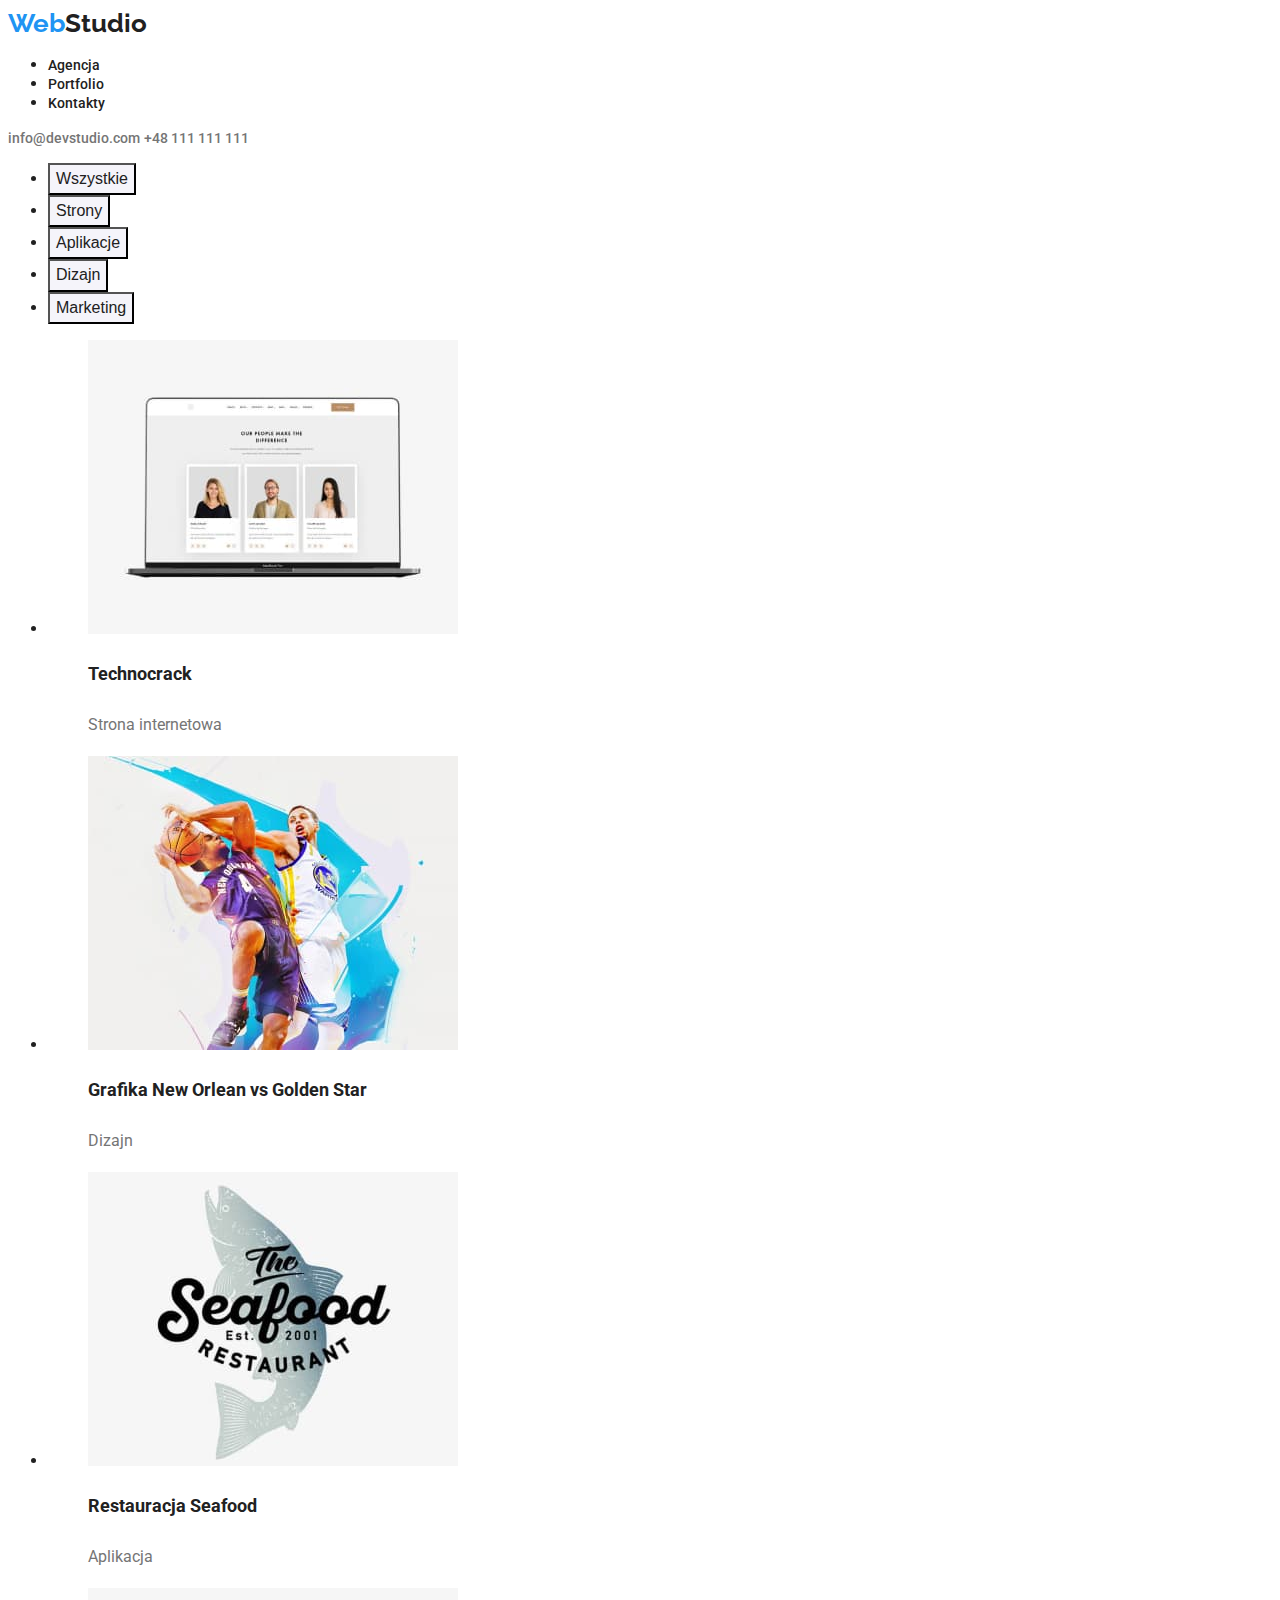
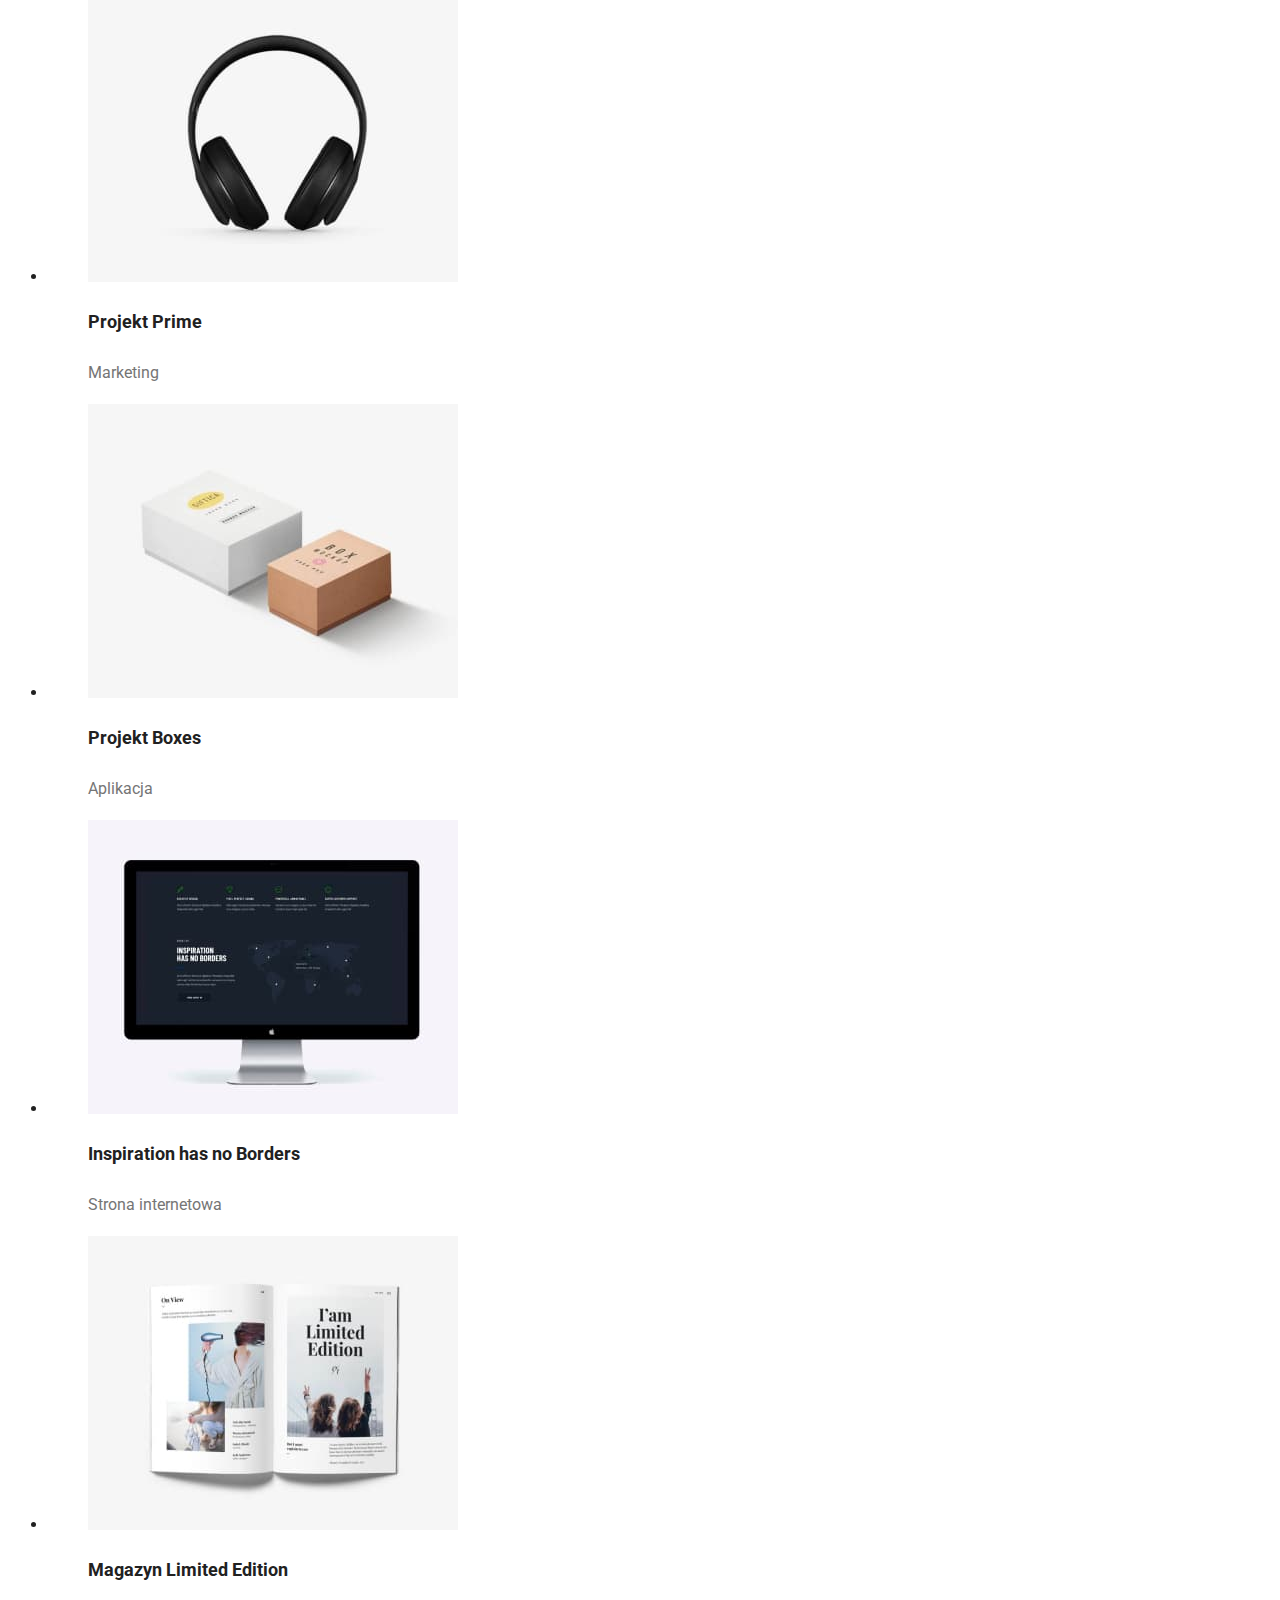
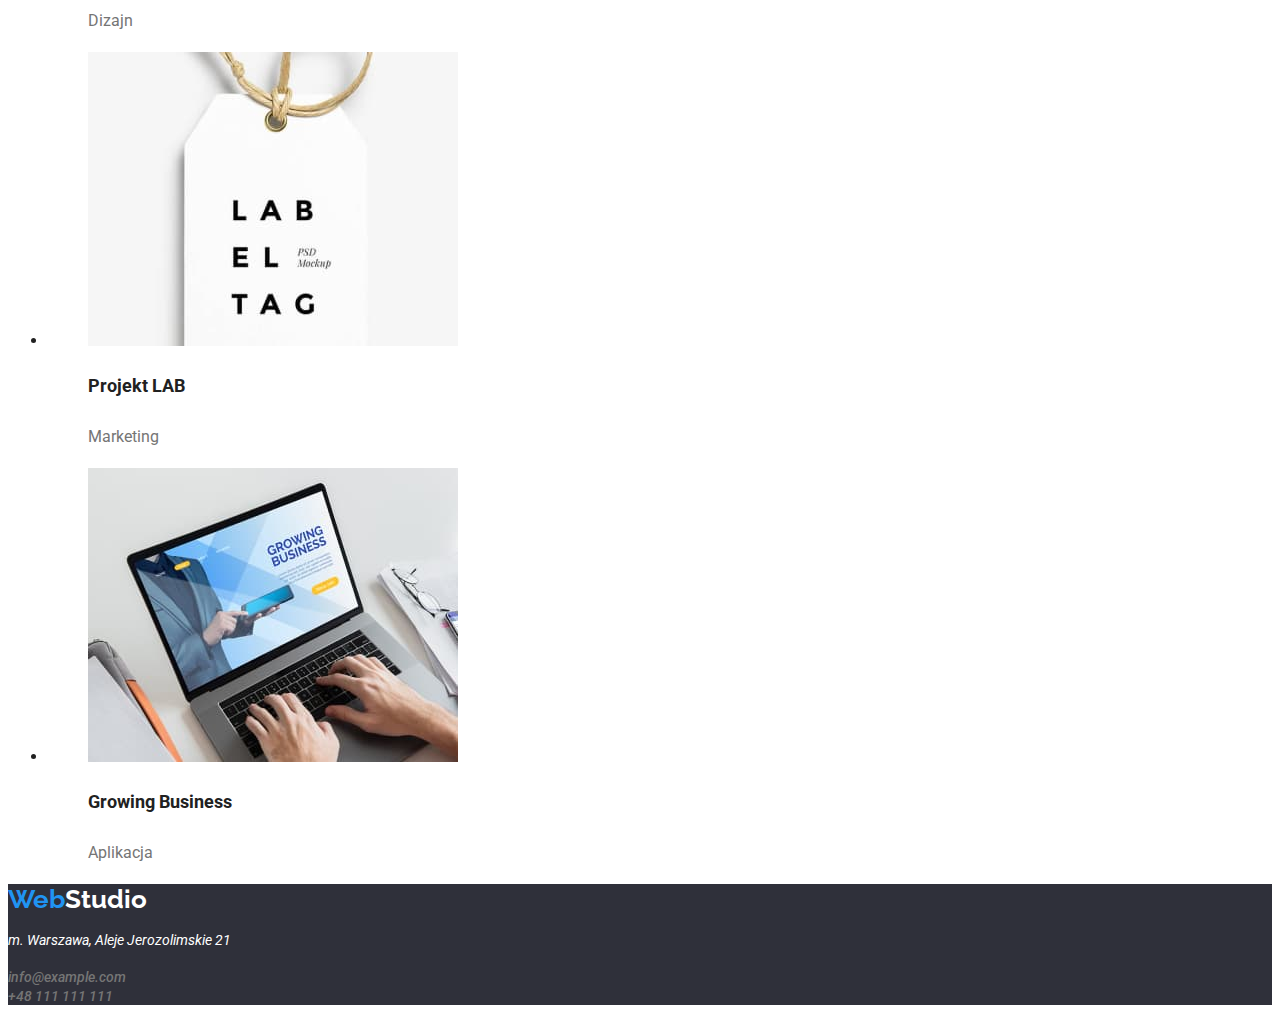
==== portfolio.html @ b7e65efa "homework 3" ====
<!DOCTYPE html>
<html lang="en">
  <head>
    <meta charset="UTF-8" />
    <meta http-equiv="X-UA-Compatible" content="IE=edge" />
    <meta name="viewport" content="width=device-width, initial-scale=1.0" />
    <title>Homework 2 - Portfolio</title>
    <link rel="preconnect" href="https://fonts.googleapis.com" />
    <link rel="preconnect" href="https://fonts.gstatic.com" crossorigin />
    <link
      href="https://fonts.googleapis.com/css2?family=Raleway:wght@700&family=Roboto:wght@400;500;700;900&display=swap"
      rel="stylesheet"
    />
    <link rel="stylesheet" href="./css/styles.css" />
  </head>
  <body>
    <header class="menu">
      <a href="index.html" class="menu-logo-top"
        ><span class="menu-logo">Web</span>Studio</a
      >
      <nav>
        <ul>
          <li><a href="index.html" class="navigation-link">Agencja</a></li>
          <li>
            <a href="portfolio.html" class="navigation-link">Portfolio</a>
          </li>
          <li><a href="kontakty" class="navigation-link">Kontakty</a></li>
        </ul>
      </nav>
      <a href="mailto:info@devstudio.com" class="mail">info@devstudio.com</a>
      <a href="tel:+48111111111" class="tel">+48 111 111 111</a>
    </header>
    <main>
      <section>
        <ul>
          <li>
            <button type="button" class="project-button">Wszystkie</button>
          </li>
          <li><button type="button" class="project-button">Strony</button></li>
          <li>
            <button type="button" class="project-button">Aplikacje</button>
          </li>
          <li><button type="button" class="project-button">Dizajn</button></li>
          <li>
            <button type="button" class="project-button">Marketing</button>
          </li>
        </ul>
      </section>

      <section>
        <ul class="projects">
          <li>
            <figure>
              <img
                src="./images/portfolio1.jpg"
                alt="Website project"
                width="370"
                height="294"
              />
              <figcaption>
                <h3>Technocrack</h3>
                <p>Strona internetowa</p>
              </figcaption>
            </figure>
          </li>
          <li>
            <figure>
              <img
                src="./images/portfolio2.jpg"
                alt="Grafika koszykarze NBA"
                width="370"
                height="294"
              />
              <figcaption>
                <h3>Grafika New Orlean vs Golden Star</h3>
                <p>Dizajn</p>
              </figcaption>
            </figure>
          </li>
          <li>
            <figure>
              <img
                src="./images/portfolio3.jpg"
                alt="Logo restauracji Seafood"
                width="370"
                height="294"
              />
              <figcaption>
                <h3>Restauracja Seafood</h3>
                <p>Aplikacja</p>
              </figcaption>
            </figure>
          </li>
          <li>
            <figure>
              <img
                src="./images/portfolio4.jpg"
                alt="Słuchawki nauszne"
                width="370"
                height="294"
              />
              <figcaption>
                <h3>Projekt Prime</h3>
                <p>Marketing</p>
              </figcaption>
            </figure>
          </li>
          <li>
            <figure>
              <img
                src="./images/portfolio5.jpg"
                alt="Pudełka do projektów"
                width="370"
                height="294"
              />
              <figcaption>
                <h3>Projekt Boxes</h3>
                <p>Aplikacja</p>
              </figcaption>
            </figure>
          </li>
          <li>
            <figure>
              <img
                src="./images/portfolio6.jpg"
                alt="Apple monitor"
                width="370"
                height="294"
              />
              <figcaption>
                <h3>Inspiration has no Borders</h3>
                <p>Strona internetowa</p>
              </figcaption>
            </figure>
          </li>
          <li>
            <figure>
              <img
                src="./images/portfolio7.jpg"
                alt="Strony magazynu"
                width="370"
                height="294"
              />
              <figcaption>
                <h3>Magazyn Limited Edition</h3>
                <p>Dizajn</p>
              </figcaption>
            </figure>
          </li>
          <li>
            <figure>
              <img
                src="./images/portfolio8.jpg"
                alt="Wisząca etykieta"
                width="370"
                height="294"
              />
              <figcaption>
                <h3>Projekt LAB</h3>
                <p>Marketing</p>
              </figcaption>
            </figure>
          </li>
          <li>
            <figure>
              <img
                src="./images/portfolio9.jpg"
                alt="Praca na laptopie"
                width="370"
                height="294"
              />
              <figcaption>
                <h3>Growing Business</h3>
                <p>Aplikacja</p>
              </figcaption>
            </figure>
          </li>
        </ul>
      </section>
    </main>
    <footer class="footer">
      <a href="index.html" class="menu-logo-bottom"
        ><span class="menu-logo">Web</span>Studio</a
      >
      <address>
        <p class="text">m. Warszawa, Aleje Jerozolimskie 21</p>
        <a href="mailto:info@example.com" class="mail">info@example.com</a
        ><br />
        <a href="tel:+48111111111" class="tel">+48 111 111 111</a>
      </address>
    </footer>
  </body>
</html>
---- css/styles.css ----
:root {
  --background-page-color: #ffffff;
  --color-background-dark-grey: #2f303a;
  --color-background-blue: #2196f3;
  --color-background-light-grey: #f5f4fa;
  --text-color-black: #212121;
  --text-color-blue: #2094f3;
  --text-color-grey: #757575;
  --text-color-white: #ffffff;
}
body {
  background-color: var(--background-page-color);
  color: var(--text-color-black);
  font-family: "Roboto", sans-serif;
}
.menu {
  background-color: #ffffff;
}
.menu-logo-top {
  color: var(--text-color-black);
  font-family: Raleway;
  font-weight: 700;
  font-size: 26px;
  line-height: 1.2;
  text-decoration: none;
}
.menu-logo {
  color: var(--text-color-blue);
  font-family: Raleway;
  font-weight: 700;
  font-size: 26px;
  line-height: 1.2;
  text-decoration: none;
}
.navigation-link {
  font-weight: 500;
  font-size: 14px;
  line-height: 1.14;
  color: var(--text-color-black);
  text-decoration: none;
}
.navigation-link:hover,
.navigation-link:focus {
  color: var(--text-color-blue);
}
.mail {
  font-weight: 500;
  font-size: 14px;
  line-height: 1.14;
  color: var(--text-color-grey);
  text-decoration: none;
}
.mail:hover,
.mail:focus {
  color: var(--text-color-blue);
}
.tel {
  font-weight: 500;
  font-size: 14px;
  line-height: 1.14;
  color: var(--text-color-grey);
  text-decoration: none;
}
.tel:hover,
.tel:focus {
  color: var(--text-color-blue);
}
.solution-order {
  background-color: var(--color-background-dark-grey);
}
.primary-header {
  color: var(--text-color-white);
  font-style: normal;
  font-size: 44px;
  line-height: 1.4;
}
.solution-order button {
  background-color: var(--color-background-blue);
  color: var(--text-color-white);
  font-weight: 700;
  font-size: 16px;
  line-height: 1.88;
}
.feature-list h3 {
  font-style: normal;
  font-size: 14px;
  line-height: 1.14;
}
.feature-list-description {
  color: var(--text-color-grey);
  font-size: 14px;
  line-height: 1.7;
}
.what-we-do {
  font-style: normal;
  font-size: 36px;
  line-height: 1.16;
}
.our-team {
  background-color: var(--color-background-light-grey);
}
.our-team-header {
  font-style: normal;
  font-size: 36px;
  line-height: 1.16;
}
.our-team-list h4 {
  font-weight: 500;
  font-style: normal;
  font-size: 16px;
  line-height: 1.19;
}
.our-team-list p {
  color: var(--text-color-grey);
  font-size: 16px;
  line-height: 1.19;
}
.footer {
  background-color: var(--color-background-dark-grey);
}
.menu-logo-bottom {
  color: var(--text-color-white);
  font-family: Raleway;
  font-weight: 700;
  font-size: 26px;
  line-height: 1.2;
  text-decoration: none;
}
.footer .text {
  color: var(--text-color-white);
  font-size: 14px;
  line-height: 1.71;
}
.projects h3 {
  font-style: normal;
  font-size: 18px;
  line-height: 2;
}
.projects p {
  color: var(--text-color-grey);
  font-size: 16px;
  line-height: 1.88;
}
.project-button {
  background-color: var(--color-background-light-grey);
  color: var(--text-color-black);
  font-weight: 500;
  font-size: 16px;
  line-height: 1.63;
}
.project-button:hover,
.project-button:focus {
  background-color: var(--color-background-blue);
  color: var(--text-color-white);
}
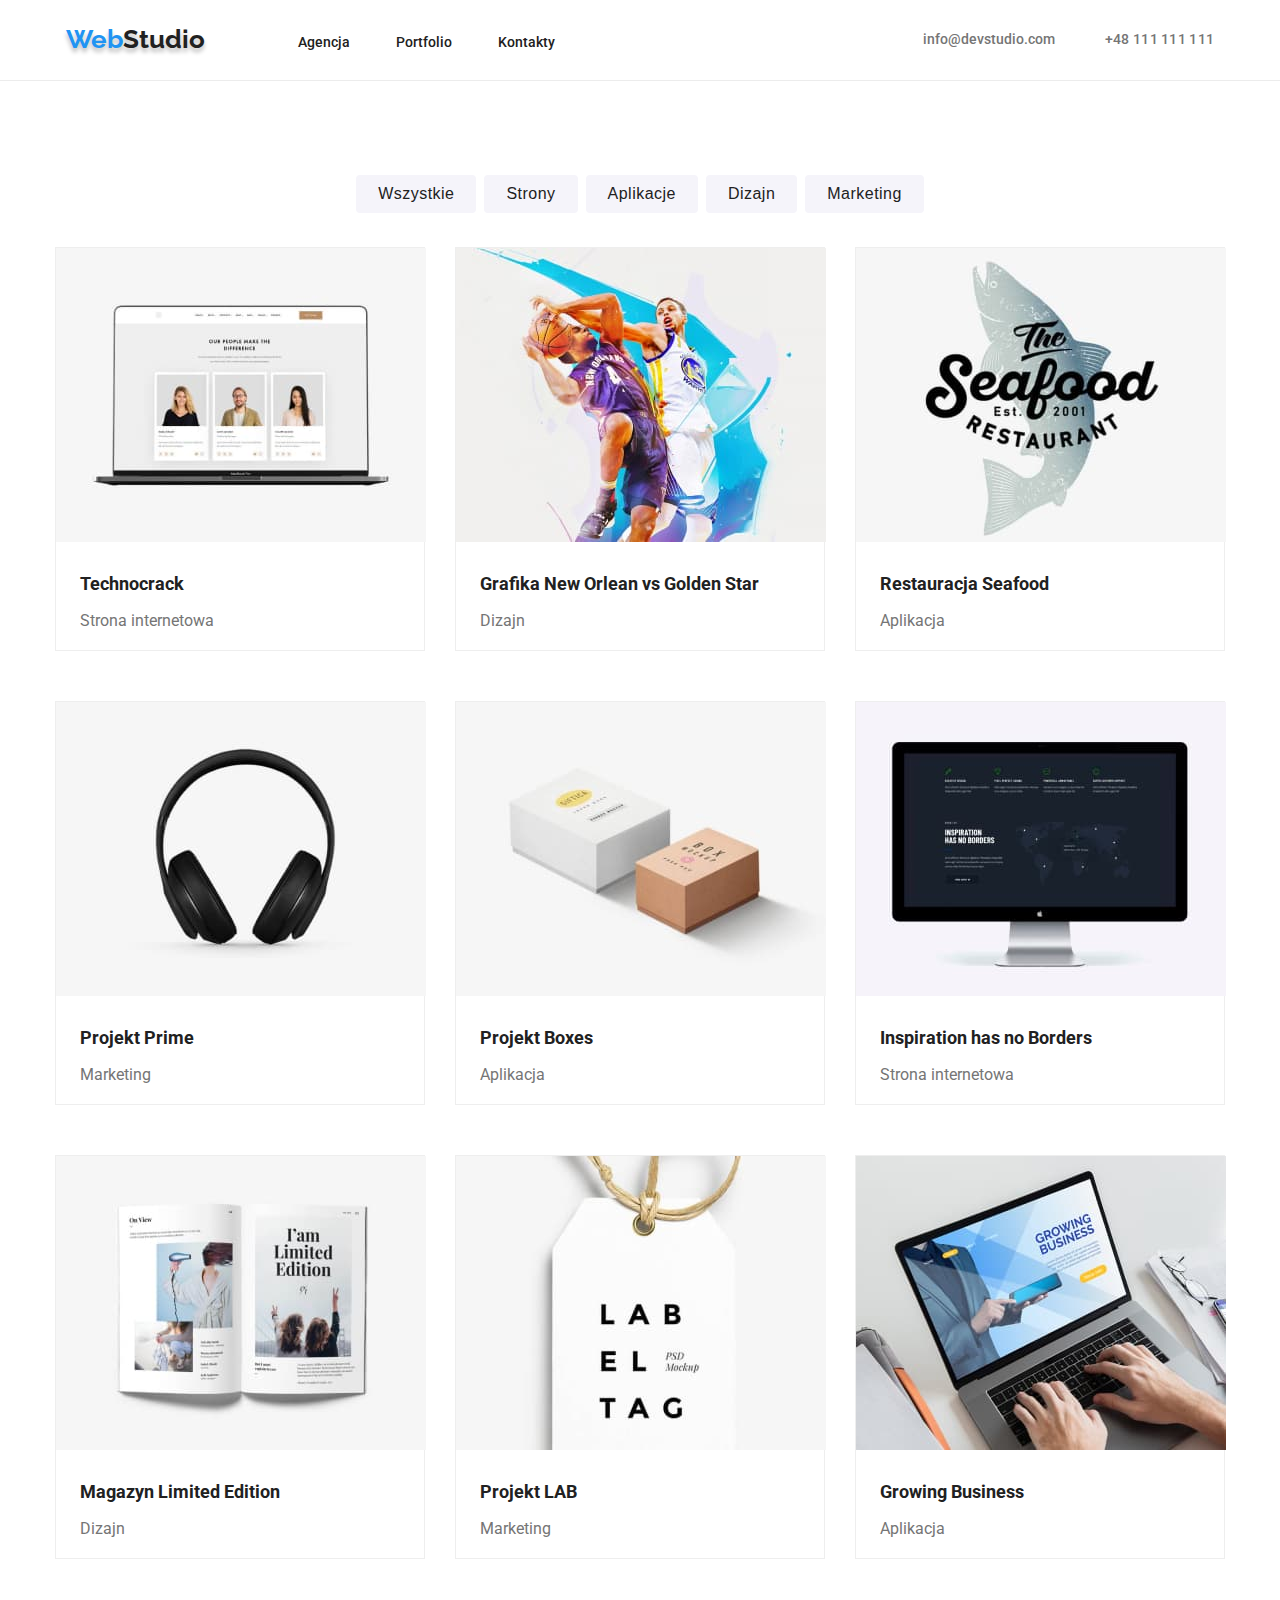
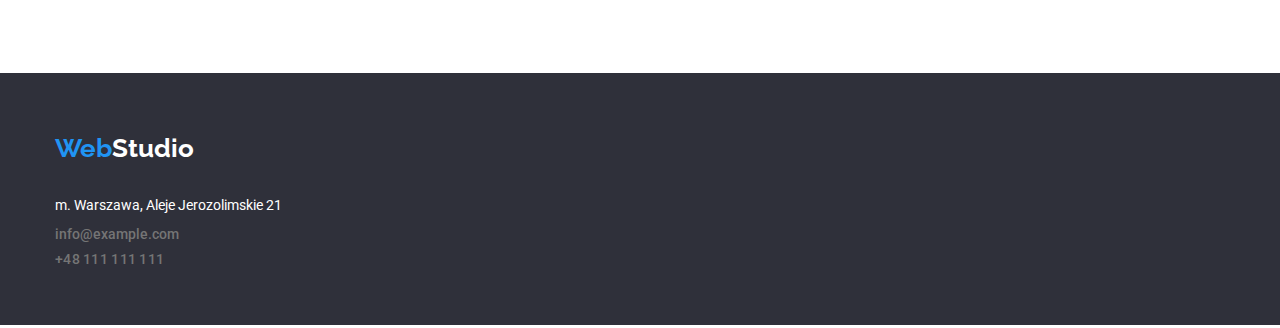
==== commit 800589ff: "homework 3" ====
--- a/portfolio.html
+++ b/portfolio.html
@@ -11,183 +11,205 @@
       href="https://fonts.googleapis.com/css2?family=Raleway:wght@700&family=Roboto:wght@400;500;700;900&display=swap"
       rel="stylesheet"
     />
+    <link
+      rel="stylesheet"
+      href="https://cdnjs.cloudflare.com/ajax/libs/modern-normalize/1.1.0/modern-normalize.min.css"
+      integrity="sha512-wpPYUAdjBVSE4KJnH1VR1HeZfpl1ub8YT/NKx4PuQ5NmX2tKuGu6U/JRp5y+Y8XG2tV+wKQpNHVUX03MfMFn9Q=="
+      crossorigin="anonymous"
+      referrerpolicy="no-referrer"
+    />
     <link rel="stylesheet" href="./css/styles.css" />
   </head>
   <body>
     <header class="menu">
-      <a href="index.html" class="menu-logo-top"
-        ><span class="menu-logo">Web</span>Studio</a
-      >
-      <nav>
-        <ul>
-          <li><a href="index.html" class="navigation-link">Agencja</a></li>
-          <li>
-            <a href="portfolio.html" class="navigation-link">Portfolio</a>
-          </li>
-          <li><a href="kontakty" class="navigation-link">Kontakty</a></li>
+      <div class="container menu-container">
+        <a href="index.html" class="menu-logo-top"
+          ><span class="menu-logo">Web</span>Studio</a
+        >
+        <nav class="navigation">
+          <ul class="navigation-list">
+            <li><a href="index.html" class="navigation-link">Agencja</a></li>
+            <li>
+              <a href="portfolio.html" class="navigation-link">Portfolio</a>
+            </li>
+            <li><a href="kontakty" class="navigation-link">Kontakty</a></li>
+          </ul>
+        </nav>
+        <ul class="contact-list">
+          <a href="mailto:info@devstudio.com" class="mail"
+            >info@devstudio.com</a
+          >
+          <a href="tel:+48111111111" class="tel">+48 111 111 111</a>
         </ul>
-      </nav>
-      <a href="mailto:info@devstudio.com" class="mail">info@devstudio.com</a>
-      <a href="tel:+48111111111" class="tel">+48 111 111 111</a>
+      </div>
     </header>
     <main>
       <section>
-        <ul>
-          <li>
-            <button type="button" class="project-button">Wszystkie</button>
-          </li>
-          <li><button type="button" class="project-button">Strony</button></li>
-          <li>
-            <button type="button" class="project-button">Aplikacje</button>
-          </li>
-          <li><button type="button" class="project-button">Dizajn</button></li>
-          <li>
-            <button type="button" class="project-button">Marketing</button>
-          </li>
-        </ul>
+        <div class="container">
+          <ul class="buttons-list">
+            <li>
+              <button type="button" class="project-button">Wszystkie</button>
+            </li>
+            <li>
+              <button type="button" class="project-button">Strony</button>
+            </li>
+            <li>
+              <button type="button" class="project-button">Aplikacje</button>
+            </li>
+            <li>
+              <button type="button" class="project-button">Dizajn</button>
+            </li>
+            <li>
+              <button type="button" class="project-button">Marketing</button>
+            </li>
+          </ul>
+        </div>
       </section>
 
       <section>
-        <ul class="projects">
-          <li>
-            <figure>
-              <img
-                src="./images/portfolio1.jpg"
-                alt="Website project"
-                width="370"
-                height="294"
-              />
-              <figcaption>
-                <h3>Technocrack</h3>
-                <p>Strona internetowa</p>
-              </figcaption>
-            </figure>
-          </li>
-          <li>
-            <figure>
-              <img
-                src="./images/portfolio2.jpg"
-                alt="Grafika koszykarze NBA"
-                width="370"
-                height="294"
-              />
-              <figcaption>
-                <h3>Grafika New Orlean vs Golden Star</h3>
-                <p>Dizajn</p>
-              </figcaption>
-            </figure>
-          </li>
-          <li>
-            <figure>
-              <img
-                src="./images/portfolio3.jpg"
-                alt="Logo restauracji Seafood"
-                width="370"
-                height="294"
-              />
-              <figcaption>
-                <h3>Restauracja Seafood</h3>
-                <p>Aplikacja</p>
-              </figcaption>
-            </figure>
-          </li>
-          <li>
-            <figure>
-              <img
-                src="./images/portfolio4.jpg"
-                alt="Słuchawki nauszne"
-                width="370"
-                height="294"
-              />
-              <figcaption>
-                <h3>Projekt Prime</h3>
-                <p>Marketing</p>
-              </figcaption>
-            </figure>
-          </li>
-          <li>
-            <figure>
-              <img
-                src="./images/portfolio5.jpg"
-                alt="Pudełka do projektów"
-                width="370"
-                height="294"
-              />
-              <figcaption>
-                <h3>Projekt Boxes</h3>
-                <p>Aplikacja</p>
-              </figcaption>
-            </figure>
-          </li>
-          <li>
-            <figure>
-              <img
-                src="./images/portfolio6.jpg"
-                alt="Apple monitor"
-                width="370"
-                height="294"
-              />
-              <figcaption>
-                <h3>Inspiration has no Borders</h3>
-                <p>Strona internetowa</p>
-              </figcaption>
-            </figure>
-          </li>
-          <li>
-            <figure>
-              <img
-                src="./images/portfolio7.jpg"
-                alt="Strony magazynu"
-                width="370"
-                height="294"
-              />
-              <figcaption>
-                <h3>Magazyn Limited Edition</h3>
-                <p>Dizajn</p>
-              </figcaption>
-            </figure>
-          </li>
-          <li>
-            <figure>
-              <img
-                src="./images/portfolio8.jpg"
-                alt="Wisząca etykieta"
-                width="370"
-                height="294"
-              />
-              <figcaption>
-                <h3>Projekt LAB</h3>
-                <p>Marketing</p>
-              </figcaption>
-            </figure>
-          </li>
-          <li>
-            <figure>
-              <img
-                src="./images/portfolio9.jpg"
-                alt="Praca na laptopie"
-                width="370"
-                height="294"
-              />
-              <figcaption>
-                <h3>Growing Business</h3>
-                <p>Aplikacja</p>
-              </figcaption>
-            </figure>
-          </li>
-        </ul>
+        <div class="container">
+          <ul class="projects-container">
+            <li class="project-card">
+              <figure>
+                <img
+                  src="./images/portfolio1.jpg"
+                  alt="Website project"
+                  width="370"
+                  height="294"
+                />
+                <figcaption class="project-caption">
+                  <h3>Technocrack</h3>
+                  <p>Strona internetowa</p>
+                </figcaption>
+              </figure>
+            </li>
+            <li class="project-card">
+              <figure>
+                <img
+                  src="./images/portfolio2.jpg"
+                  alt="Grafika koszykarze NBA"
+                  width="370"
+                  height="294"
+                />
+                <figcaption class="project-caption">
+                  <h3>Grafika New Orlean vs Golden Star</h3>
+                  <p>Dizajn</p>
+                </figcaption>
+              </figure>
+            </li>
+            <li class="project-card">
+              <figure>
+                <img
+                  src="./images/portfolio3.jpg"
+                  alt="Logo restauracji Seafood"
+                  width="370"
+                  height="294"
+                />
+                <figcaption class="project-caption">
+                  <h3>Restauracja Seafood</h3>
+                  <p>Aplikacja</p>
+                </figcaption>
+              </figure>
+            </li>
+            <li class="project-card">
+              <figure>
+                <img
+                  src="./images/portfolio4.jpg"
+                  alt="Słuchawki nauszne"
+                  width="370"
+                  height="294"
+                />
+                <figcaption class="project-caption">
+                  <h3>Projekt Prime</h3>
+                  <p>Marketing</p>
+                </figcaption>
+              </figure>
+            </li>
+            <li class="project-card">
+              <figure>
+                <img
+                  src="./images/portfolio5.jpg"
+                  alt="Pudełka do projektów"
+                  width="370"
+                  height="294"
+                />
+                <figcaption class="project-caption">
+                  <h3>Projekt Boxes</h3>
+                  <p>Aplikacja</p>
+                </figcaption>
+              </figure>
+            </li>
+            <li class="project-card">
+              <figure>
+                <img
+                  src="./images/portfolio6.jpg"
+                  alt="Apple monitor"
+                  width="370"
+                  height="294"
+                />
+                <figcaption class="project-caption">
+                  <h3>Inspiration has no Borders</h3>
+                  <p>Strona internetowa</p>
+                </figcaption>
+              </figure>
+            </li>
+            <li class="project-card">
+              <figure>
+                <img
+                  src="./images/portfolio7.jpg"
+                  alt="Strony magazynu"
+                  width="370"
+                  height="294"
+                />
+                <figcaption class="project-caption">
+                  <h3>Magazyn Limited Edition</h3>
+                  <p>Dizajn</p>
+                </figcaption>
+              </figure>
+            </li>
+            <li class="project-card">
+              <figure>
+                <img
+                  src="./images/portfolio8.jpg"
+                  alt="Wisząca etykieta"
+                  width="370"
+                  height="294"
+                />
+                <figcaption class="project-caption">
+                  <h3>Projekt LAB</h3>
+                  <p>Marketing</p>
+                </figcaption>
+              </figure>
+            </li>
+            <li class="project-card">
+              <figure>
+                <img
+                  src="./images/portfolio9.jpg"
+                  alt="Praca na laptopie"
+                  width="370"
+                  height="294"
+                />
+                <figcaption class="project-caption">
+                  <h3>Growing Business</h3>
+                  <p>Aplikacja</p>
+                </figcaption>
+              </figure>
+            </li>
+          </ul>
+        </div>
       </section>
     </main>
     <footer class="footer">
-      <a href="index.html" class="menu-logo-bottom"
-        ><span class="menu-logo">Web</span>Studio</a
-      >
-      <address>
-        <p class="text">m. Warszawa, Aleje Jerozolimskie 21</p>
-        <a href="mailto:info@example.com" class="mail">info@example.com</a
-        ><br />
-        <a href="tel:+48111111111" class="tel">+48 111 111 111</a>
-      </address>
+      <div class="container footer-container">
+        <a href="index.html" class="menu-logo-bottom"
+          ><span class="menu-logo">Web</span>Studio</a
+        >
+        <address class="adress-container">
+          <p class="text">m. Warszawa, Aleje Jerozolimskie 21</p>
+          <a href="mailto:info@example.com" class="mail">info@example.com</a>
+          <a href="tel:+48111111111" class="tel">+48 111 111 111</a>
+        </address>
+      </div>
     </footer>
   </body>
 </html>
--- a/css/styles.css
+++ b/css/styles.css
@@ -1,3 +1,9 @@
+/* GLOBAL STYLE */
+* {
+  margin: 0;
+  padding: 0;
+  box-sizing: border-box;
+}
 :root {
   --background-page-color: #ffffff;
   --color-background-dark-grey: #2f303a;
@@ -7,6 +13,7 @@
   --text-color-blue: #2094f3;
   --text-color-grey: #757575;
   --text-color-white: #ffffff;
+  --header-color-border: #ececec;
 }
 body {
   background-color: var(--background-page-color);
@@ -15,6 +22,18 @@
 }
 .menu {
   background-color: #ffffff;
+  border-bottom: 1px solid var(--header-color-border);
+}
+.container {
+  max-width: 1200px;
+  width: 100%;
+  margin: 0 auto;
+  padding: 0 15px;
+}
+.menu-container {
+  display: flex;
+  justify-content: center;
+  height: 80px;
 }
 .menu-logo-top {
   color: var(--text-color-black);
@@ -23,6 +42,10 @@
   font-size: 26px;
   line-height: 1.2;
   text-decoration: none;
+  padding-top: 24px;
+  padding-bottom: 25px;
+  margin-right: 93px;
+  text-shadow: 0px 4px 4px rgba(0, 0, 0, 0.25);
 }
 .menu-logo {
   color: var(--text-color-blue);
@@ -32,6 +55,16 @@
   line-height: 1.2;
   text-decoration: none;
 }
+.navigation-list {
+  display: flex;
+  gap: 46px;
+  list-style-type: none;
+  width: 254px;
+  height: 16px;
+  padding-top: 32px;
+  padding-bottom: 32px;
+  margin-right: 371px;
+}
 .navigation-link {
   font-weight: 500;
   font-size: 14px;
@@ -43,6 +76,14 @@
 .navigation-link:focus {
   color: var(--text-color-blue);
 }
+.contact-list {
+  display: flex;
+  align-items: center;
+  list-style-type: none;
+  gap: 50px;
+  padding-top: 32px;
+  padding-bottom: 32px;
+}
 .mail {
   font-weight: 500;
   font-size: 14px;
@@ -58,6 +99,7 @@
   font-weight: 500;
   font-size: 14px;
   line-height: 1.14;
+  letter-spacing: 0.02em;
   color: var(--text-color-grey);
   text-decoration: none;
 }
@@ -67,12 +109,23 @@
 }
 .solution-order {
   background-color: var(--color-background-dark-grey);
+  padding-top: 200px;
+  padding-bottom: 200px;
+}
+.main-content {
+  display: flex;
+  flex-direction: column;
+  align-items: center;
+  gap: 30px;
 }
 .primary-header {
   color: var(--text-color-white);
   font-style: normal;
   font-size: 44px;
   line-height: 1.4;
+  text-align: center;
+  letter-spacing: 0.06em;
+  max-width: 696px;
 }
 .solution-order button {
   background-color: var(--color-background-blue);
@@ -81,42 +134,100 @@
   font-size: 16px;
   line-height: 1.88;
 }
+.button-properties {
+  width: 200px;
+  height: 50px;
+  box-shadow: 0px 4px 4px rgba(0, 0, 0, 0.15);
+  border-radius: 4px;
+  border-style: none;
+}
+.feature-list {
+  display: flex;
+  list-style-type: none;
+  gap: 30px;
+  margin-top: 94px;
+  margin-bottom: 94px;
+}
+.feature-list-description {
+  font-weight: 400;
+  font-size: 14px;
+  line-height: 1.7;
+  letter-spacing: 0.03em;
+  color: var(--text-color-grey);
+}
 .feature-list h3 {
   font-style: normal;
   font-size: 14px;
   line-height: 1.14;
-}
-.feature-list-description {
-  color: var(--text-color-grey);
-  font-size: 14px;
-  line-height: 1.7;
+  margin-bottom: 10px;
 }
 .what-we-do {
   font-style: normal;
   font-size: 36px;
   line-height: 1.16;
+  text-align: center;
+  margin-bottom: 50px;
+}
+.what-we-do-list {
+  display: flex;
+  list-style-type: none;
+  gap: 30px;
+  width: 370px;
+  height: 294px;
+  margin-bottom: 92px;
 }
 .our-team {
   background-color: var(--color-background-light-grey);
+  height: 648px;
+}
+.our-team-list {
+  display: flex;
+  list-style-type: none;
+  width: 1170px;
+  height: 368px;
+  gap: 30px;
+}
+.team-members {
+  box-shadow: 0px 1px 3px rgba(0, 0, 0, 0.12), 0px 1px 1px rgba(0, 0, 0, 0.14),
+    0px 2px 1px rgba(0, 0, 0, 0.2);
+  border-radius: 0px 0px 4px 4px;
+  background-color: var(--background-page-color);
 }
 .our-team-header {
   font-style: normal;
   font-size: 36px;
   line-height: 1.16;
+  text-align: center;
+  padding-top: 94px;
+  padding-right: 695;
+  padding-left: 695;
+  margin-bottom: 50px;
 }
 .our-team-list h4 {
   font-weight: 500;
   font-style: normal;
   font-size: 16px;
   line-height: 1.19;
+  text-align: center;
+  margin-top: 30px;
 }
 .our-team-list p {
   color: var(--text-color-grey);
   font-size: 16px;
   line-height: 1.19;
+  text-align: center;
+  margin-top: 10px;
 }
 .footer {
   background-color: var(--color-background-dark-grey);
+  height: 252px;
+}
+.footer-container {
+  display: flex;
+  flex-direction: column;
+  padding-top: 60px;
+  padding-bottom: 60px;
+  gap: 30px;
 }
 .menu-logo-bottom {
   color: var(--text-color-white);
@@ -125,21 +236,35 @@
   font-size: 26px;
   line-height: 1.2;
   text-decoration: none;
+  width: fit-content;
+}
+.adress-container {
+  display: flex;
+  flex-direction: column;
+  gap: 9px;
+  font-style: normal;
 }
 .footer .text {
   color: var(--text-color-white);
   font-size: 14px;
   line-height: 1.71;
 }
-.projects h3 {
+.projects-container h3 {
   font-style: normal;
   font-size: 18px;
   line-height: 2;
 }
-.projects p {
+.projects-container p {
   color: var(--text-color-grey);
   font-size: 16px;
   line-height: 1.88;
+}
+.buttons-list {
+  display: flex;
+  justify-content: center;
+  margin-top: 94px;
+  gap: 8px;
+  list-style-type: none;
 }
 .project-button {
   background-color: var(--color-background-light-grey);
@@ -147,9 +272,39 @@
   font-weight: 500;
   font-size: 16px;
   line-height: 1.63;
+  text-align: center;
+  letter-spacing: 0.03em;
+  padding-top: 6px;
+  padding-right: 22px;
+  padding-bottom: 6px;
+  padding-left: 22px;
+  border-radius: 4px;
+  border-style: none;
 }
 .project-button:hover,
 .project-button:focus {
   background-color: var(--color-background-blue);
   color: var(--text-color-white);
 }
+.projects-container {
+  display: flex;
+  list-style-type: none;
+  flex-wrap: wrap;
+  gap: 30px;
+  margin-top: 34px;
+  margin-bottom: 94px;
+}
+.project-card {
+  background: #ffffff;
+  border: 1px solid #eeeeee;
+  width: 370px;
+  height: 404px;
+  margin-bottom: 20px;
+}
+.project-caption {
+  display: flex;
+  flex-direction: column;
+  gap: 4px;
+  margin-top: 20px;
+  padding-left: 24px;
+}
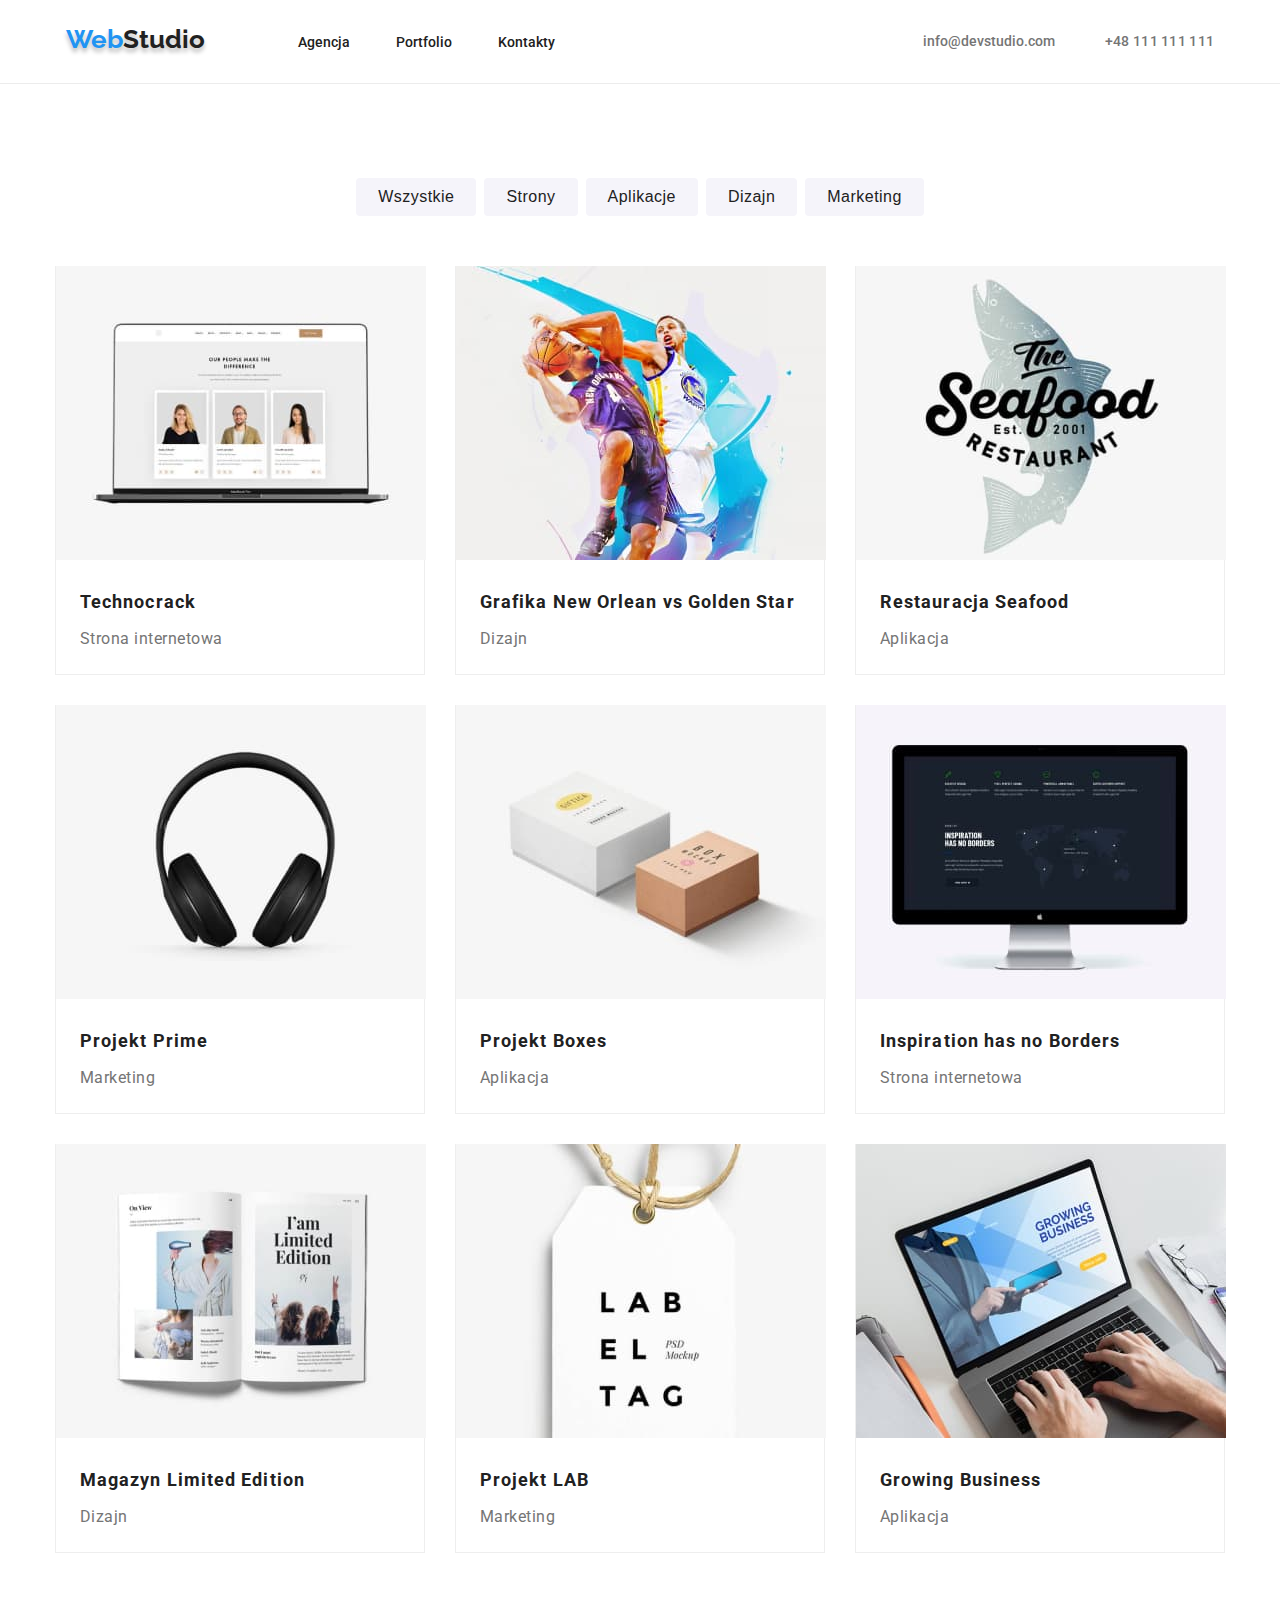
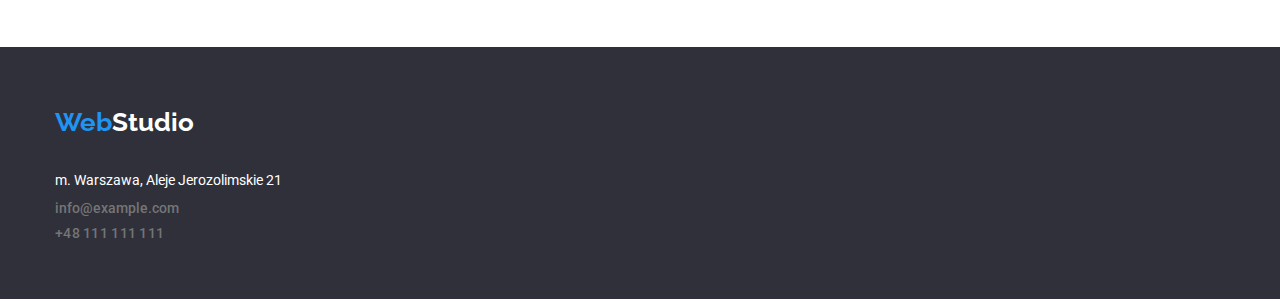
==== commit de6909f2: "Homework 3 corrections" ====
--- a/portfolio.html
+++ b/portfolio.html
@@ -44,7 +44,7 @@
       </div>
     </header>
     <main>
-      <section>
+      <section class="section">
         <div class="container">
           <ul class="buttons-list">
             <li>
@@ -63,11 +63,7 @@
               <button type="button" class="project-button">Marketing</button>
             </li>
           </ul>
-        </div>
-      </section>
 
-      <section>
-        <div class="container">
           <ul class="projects-container">
             <li class="project-card">
               <figure>
--- a/css/styles.css
+++ b/css/styles.css
@@ -30,10 +30,13 @@
   margin: 0 auto;
   padding: 0 15px;
 }
+.section {
+  padding-top: 94px;
+  padding-bottom: 94px;
+}
 .menu-container {
   display: flex;
   justify-content: center;
-  height: 80px;
 }
 .menu-logo-top {
   color: var(--text-color-black);
@@ -60,7 +63,6 @@
   gap: 46px;
   list-style-type: none;
   width: 254px;
-  height: 16px;
   padding-top: 32px;
   padding-bottom: 32px;
   margin-right: 371px;
@@ -133,10 +135,13 @@
   font-weight: 700;
   font-size: 16px;
   line-height: 1.88;
+  padding-top: 10px;
+  padding-right: 41px;
+  padding-bottom: 10px;
+  padding-left: 42px;
 }
 .button-properties {
   width: 200px;
-  height: 50px;
   box-shadow: 0px 4px 4px rgba(0, 0, 0, 0.15);
   border-radius: 4px;
   border-style: none;
@@ -145,8 +150,6 @@
   display: flex;
   list-style-type: none;
   gap: 30px;
-  margin-top: 94px;
-  margin-bottom: 94px;
 }
 .feature-list-description {
   font-weight: 400;
@@ -159,7 +162,10 @@
   font-style: normal;
   font-size: 14px;
   line-height: 1.14;
-  margin-bottom: 10px;
+  padding-bottom: 10px;
+}
+.section-what-we-do {
+  padding-top: 0;
 }
 .what-we-do {
   font-style: normal;
@@ -173,8 +179,6 @@
   list-style-type: none;
   gap: 30px;
   width: 370px;
-  height: 294px;
-  margin-bottom: 92px;
 }
 .our-team {
   background-color: var(--color-background-light-grey);
@@ -184,7 +188,6 @@
   display: flex;
   list-style-type: none;
   width: 1170px;
-  height: 368px;
   gap: 30px;
 }
 .team-members {
@@ -198,7 +201,6 @@
   font-size: 36px;
   line-height: 1.16;
   text-align: center;
-  padding-top: 94px;
   padding-right: 695;
   padding-left: 695;
   margin-bottom: 50px;
@@ -217,6 +219,7 @@
   line-height: 1.19;
   text-align: center;
   margin-top: 10px;
+  padding-bottom: 30px;
 }
 .footer {
   background-color: var(--color-background-dark-grey);
@@ -251,20 +254,23 @@
 }
 .projects-container h3 {
   font-style: normal;
+  font-weight: 700;
   font-size: 18px;
   line-height: 2;
+  letter-spacing: 0.06em;
 }
 .projects-container p {
   color: var(--text-color-grey);
   font-size: 16px;
   line-height: 1.88;
+  letter-spacing: 0.03em;
 }
 .buttons-list {
   display: flex;
   justify-content: center;
-  margin-top: 94px;
   gap: 8px;
   list-style-type: none;
+  margin-bottom: 50px;
 }
 .project-button {
   background-color: var(--color-background-light-grey);
@@ -291,15 +297,13 @@
   list-style-type: none;
   flex-wrap: wrap;
   gap: 30px;
-  margin-top: 34px;
-  margin-bottom: 94px;
 }
 .project-card {
   background: #ffffff;
-  border: 1px solid #eeeeee;
+  border-left: 1px solid #eeeeee;
+  border-right: 1px solid #eeeeee;
+  border-bottom: 1px solid #eeeeee;
   width: 370px;
-  height: 404px;
-  margin-bottom: 20px;
 }
 .project-caption {
   display: flex;
@@ -307,4 +311,5 @@
   gap: 4px;
   margin-top: 20px;
   padding-left: 24px;
-}
+  padding-bottom: 20px;
+}
